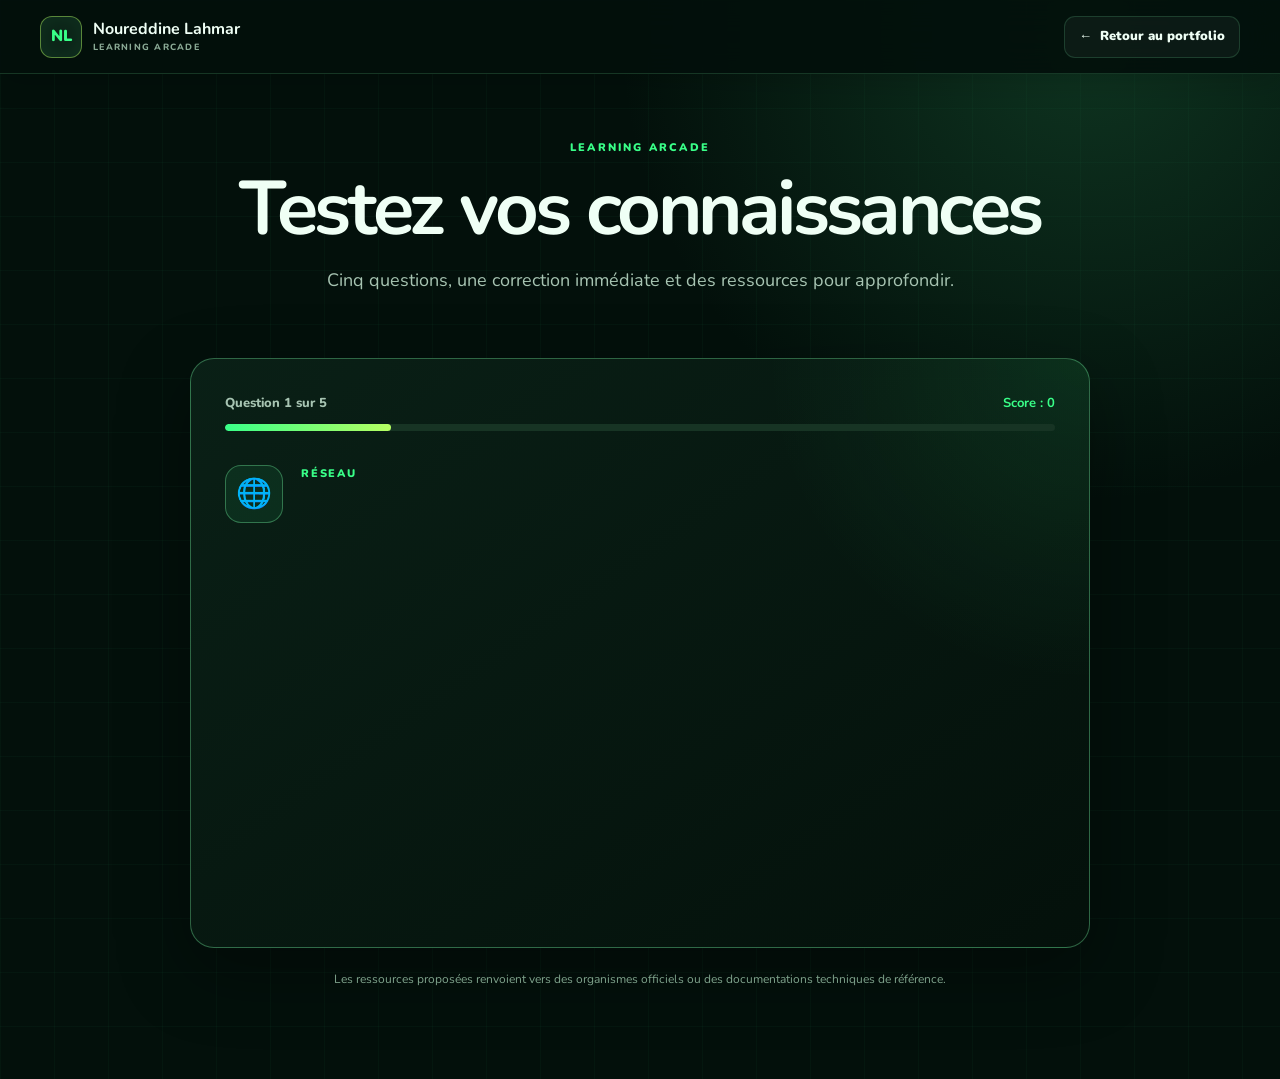
==== quiz.html @ fa52ec80 "Add files via upload" ====
<!doctype html>
<html lang="fr">
<head>
  <meta charset="utf-8">
  <meta name="viewport" content="width=device-width, initial-scale=1">
  <meta
    name="description"
    content="Mini-QCM pédagogiques sur les réseaux, les systèmes, la cybersécurité, l’intelligence artificielle et le Green IT."
  >
  <meta name="theme-color" content="#03100b">

  <title>Learning Arcade — Noureddine Lahmar</title>

  <link rel="preconnect" href="https://fonts.googleapis.com">
  <link rel="preconnect" href="https://fonts.gstatic.com" crossorigin>
  <link
    rel="stylesheet"
    href="https://fonts.googleapis.com/css2?family=Nunito:wght@400;600;700;800;900&display=swap"
  >
  <link rel="stylesheet" href="styles.css?v=6">
</head>

<body class="quiz-page">
  <a class="skip" href="#quiz-content">Aller au quiz</a>

  <header class="site-header quiz-header">
    <a class="brand" href="index.html#accueil" aria-label="Retour au portfolio">
      <span aria-hidden="true">NL</span>
      <b>
        Noureddine Lahmar
        <small>Learning Arcade</small>
      </b>
    </a>

    <a class="button secondary back-link" href="index.html#jeux">
      <span aria-hidden="true">←</span>
      Retour au portfolio
    </a>
  </header>

  <main class="quiz-shell shell" id="quiz-content">
    <section class="quiz-intro">
      <p class="eyebrow">Learning Arcade</p>
      <h1 id="quiz-title">Testez vos connaissances</h1>
      <p id="quiz-description">
        Cinq questions, une correction immédiate et des ressources pour approfondir.
      </p>
    </section>

    <nav class="quiz-themes" id="quiz-themes" aria-label="Choisir un thème"></nav>

    <section class="quiz-panel" aria-live="polite">
      <div class="quiz-progress">
        <div>
          <span id="question-counter">Question 1 sur 5</span>
          <strong id="live-score">Score : 0</strong>
        </div>
        <div
          class="progress-track"
          role="progressbar"
          aria-label="Progression du quiz"
          aria-valuemin="0"
          aria-valuemax="5"
          aria-valuenow="1"
          id="progress-track"
        >
          <i id="progress-bar"></i>
        </div>
      </div>

      <div id="question-view">
        <div class="question-heading">
          <span class="question-icon" id="question-icon" aria-hidden="true">🌐</span>
          <div>
            <p class="question-category" id="question-category">Réseau</p>
            <h2 id="question-text"></h2>
          </div>
        </div>

        <div
          class="answer-list"
          id="answer-list"
          role="group"
          aria-labelledby="question-text"
        ></div>

        <div class="answer-feedback" id="answer-feedback" hidden>
          <div class="feedback-status">
            <span id="feedback-icon" aria-hidden="true"></span>
            <strong id="feedback-title"></strong>
          </div>
          <p id="feedback-explanation"></p>

          <div class="feedback-actions">
            <a
              class="button source-button"
              id="source-link"
              href="#"
              target="_blank"
              rel="noopener noreferrer"
            >
              En savoir plus
              <span aria-hidden="true">↗</span>
            </a>

            <button class="button primary" id="next-question" type="button">
              Question suivante
              <span aria-hidden="true">→</span>
            </button>
          </div>
        </div>
      </div>

      <div class="quiz-result" id="quiz-result" hidden>
        <span class="result-icon" id="result-icon" aria-hidden="true">🏆</span>
        <p class="eyebrow">Quiz terminé</p>
        <h2 id="result-title"></h2>
        <p id="result-message"></p>
        <div class="result-score">
          <strong id="final-score">0/5</strong>
          <span>bonnes réponses</span>
        </div>

        <div class="result-actions">
          <button class="button primary" id="restart-quiz" type="button">
            Recommencer ce quiz
          </button>
          <a class="button secondary" href="index.html#jeux">
            Choisir depuis le portfolio
          </a>
        </div>
      </div>
    </section>

    <p class="quiz-note">
      Les ressources proposées renvoient vers des organismes officiels ou des
      documentations techniques de référence.
    </p>
  </main>

  <noscript>
    <p class="noscript-message">
      JavaScript doit être activé pour utiliser ces mini-QCM.
    </p>
  </noscript>

  <script src="scripts/quiz.js?v=1"></script>
</body>
</html>
---- styles.css ----
:root {
  --bg: #03100b;
  --bg-soft: #06170f;
  --panel: #0a2117;
  --panel-strong: #0c2a1c;
  --text: #effff5;
  --muted: #a7c4b2;
  --green: #39ff88;
  --green-dark: #14c965;
  --lime: #b6ff62;
  --line: rgb(123 255 171 / 16%);
  --line-strong: rgb(123 255 171 / 34%);
  --shadow: 0 24px 70px rgb(0 0 0 / 35%);
  --radius-sm: 12px;
  --radius-md: 18px;
  --radius-lg: 24px;
  --max: 1200px;
}

*,
*::before,
*::after {
  box-sizing: border-box;
}

html {
  scroll-behavior: smooth;
  scroll-padding-top: 88px;
}

body {
  min-width: 320px;
  margin: 0;
  color: var(--text);
  background:
    radial-gradient(circle at 85% 3%, rgb(36 121 73 / 35%), transparent 31%),
    linear-gradient(rgb(57 255 136 / 3%) 1px, transparent 1px),
    linear-gradient(90deg, rgb(57 255 136 / 3%) 1px, transparent 1px),
    var(--bg);
  background-size: auto, 54px 54px, 54px 54px, auto;
  font-family: "Nunito", Arial, sans-serif;
  line-height: 1.65;
  text-rendering: optimizeLegibility;
}

body.locked {
  overflow: hidden;
}

img {
  max-width: 100%;
}

a {
  color: inherit;
}

button,
input,
textarea {
  font: inherit;
}

button,
a {
  -webkit-tap-highlight-color: transparent;
}

:focus-visible {
  outline: 3px solid var(--lime);
  outline-offset: 4px;
}

.shell {
  width: min(calc(100% - 32px), var(--max));
  margin-inline: auto;
}

.skip {
  position: fixed;
  z-index: 100;
  top: 10px;
  left: 10px;
  padding: 9px 13px;
  border-radius: 8px;
  color: #02130a;
  background: var(--green);
  font-weight: 900;
  text-decoration: none;
  transform: translateY(-160%);
  transition: transform 0.2s ease;
}

.skip:focus {
  transform: none;
}

/* Navigation */

.site-header {
  position: sticky;
  z-index: 40;
  top: 0;
  display: flex;
  align-items: center;
  justify-content: space-between;
  min-height: 74px;
  padding-inline: max(20px, calc((100vw - var(--max)) / 2));
  border-bottom: 1px solid var(--line);
  background: rgb(3 16 11 / 92%);
  box-shadow: 0 8px 30px rgb(0 0 0 / 16%);
  backdrop-filter: blur(18px);
}

.brand {
  display: flex;
  align-items: center;
  gap: 11px;
  text-decoration: none;
}

.brand > span {
  display: grid;
  width: 42px;
  height: 42px;
  border: 1px solid rgb(182 255 98 / 45%);
  border-radius: 12px;
  color: var(--green);
  background: #0d2519;
  box-shadow: inset 0 0 18px rgb(57 255 136 / 6%);
  font-weight: 900;
  place-items: center;
}

.brand b,
.brand small {
  display: block;
}

.brand b {
  line-height: 1.25;
}

.brand small {
  margin-top: 3px;
  color: #8bab96;
  font-size: 9px;
  font-weight: 800;
  letter-spacing: 0.14em;
  text-transform: uppercase;
}

.site-header nav {
  display: flex;
  align-items: center;
  gap: 22px;
}

.site-header nav a {
  position: relative;
  color: var(--muted);
  font-size: 13px;
  font-weight: 900;
  text-decoration: none;
  transition: color 0.2s ease;
}

.site-header nav a::after {
  position: absolute;
  right: 0;
  bottom: -7px;
  left: 0;
  height: 2px;
  border-radius: 999px;
  background: var(--green);
  content: "";
  transform: scaleX(0);
  transition: transform 0.2s ease;
}

.site-header nav a:hover {
  color: var(--green);
}

.site-header nav a:hover::after {
  transform: scaleX(1);
}

.menu {
  display: none;
  width: 44px;
  height: 44px;
  border: 1px solid var(--line);
  border-radius: 12px;
  color: var(--text);
  background: rgb(255 255 255 / 4%);
  font-size: 25px;
  cursor: pointer;
}

/* Éléments communs */

.eyebrow {
  margin: 0;
  color: var(--green);
  font-size: 11px;
  font-weight: 900;
  letter-spacing: 0.2em;
  text-transform: uppercase;
}

.section {
  padding-block: 100px;
}

.intro {
  max-width: 820px;
  margin-bottom: 44px;
}

.intro h2,
.contact h2,
.green-layout h2 {
  margin: 10px 0 18px;
  font-size: clamp(37px, 5vw, 62px);
  line-height: 1.06;
  letter-spacing: -0.037em;
}

.intro > p:last-child,
.lead-left {
  color: var(--muted);
  font-size: 18px;
}

.actions {
  display: flex;
  flex-wrap: wrap;
  gap: 12px;
  margin: 30px 0;
}

.hero .actions,
.center {
  justify-content: center;
}

.button {
  display: inline-flex;
  align-items: center;
  justify-content: center;
  gap: 8px;
  min-height: 48px;
  padding: 12px 18px;
  border: 1px solid var(--line);
  border-radius: 11px;
  font-weight: 900;
  line-height: 1.2;
  text-decoration: none;
  cursor: pointer;
  transition:
    border-color 0.2s ease,
    box-shadow 0.2s ease,
    color 0.2s ease,
    transform 0.2s ease;
}

.button:hover {
  transform: translateY(-2px);
}

.primary {
  border-color: transparent;
  color: #031109;
  background: linear-gradient(135deg, #23d96f, #8eea49);
  box-shadow: 0 10px 28px rgb(35 217 111 / 18%);
}

.primary:hover {
  box-shadow: 0 14px 34px rgb(35 217 111 / 30%);
}

.secondary {
  color: var(--text);
  background: rgb(255 255 255 / 4%);
}

.secondary:hover {
  border-color: var(--line-strong);
  color: var(--green);
  background: rgb(57 255 136 / 7%);
}

.danger {
  border-color: #ff717155;
  color: #ff9c9c;
  background: #ff505018;
}

.button-icon {
  width: 19px;
  height: 19px;
  fill: currentColor;
  flex: 0 0 auto;
}

/* Accueil */

.hero {
  display: flex;
  flex-direction: column;
  gap: 38px;
  padding-block: 34px 58px;
}

.hero-copy {
  width: min(100%, 920px);
  margin-inline: auto;
  text-align: center;
}

.status {
  display: inline-flex;
  align-items: center;
  gap: 8px;
  margin-bottom: 18px;
  padding: 6px 11px;
  border: 1px solid var(--line);
  border-radius: 999px;
  color: #b9d8c4;
  background: rgb(255 255 255 / 2%);
  font-size: 12px;
}

.status i {
  width: 8px;
  height: 8px;
  border-radius: 50%;
  background: var(--green);
  box-shadow: 0 0 12px var(--green);
  animation: status-pulse 2s infinite;
}

@keyframes status-pulse {
  50% {
    box-shadow: 0 0 4px var(--green);
    opacity: 0.72;
  }
}

h1 {
  max-width: 900px;
  margin: 14px auto 24px;
  font-size: clamp(47px, 6vw, 78px);
  line-height: 1.01;
  letter-spacing: -0.047em;
}

.hero h1 em {
  color: transparent;
  background: linear-gradient(90deg, var(--green), var(--lime));
  background-clip: text;
  font-style: normal;
  -webkit-background-clip: text;
}

.lead {
  max-width: 760px;
  margin-inline: auto;
  color: var(--muted);
  font-size: 19px;
}

.metrics {
  display: grid;
  grid-template-columns: repeat(3, 1fr);
  gap: 10px;
  margin-top: 8px;
  text-align: left;
}

.metrics div {
  min-height: 90px;
  padding: 15px;
  border-left: 2px solid var(--green);
  border-radius: 0 12px 12px 0;
  background: linear-gradient(90deg, rgb(57 255 136 / 7%), transparent);
}

.metrics strong,
.metrics span {
  display: block;
}

.metrics strong {
  margin-bottom: 4px;
}

.metrics span {
  color: var(--muted);
  font-size: 11px;
  line-height: 1.5;
}

.banner {
  order: -1;
  overflow: hidden;
  border: 1px solid #39ff8838;
  border-radius: 22px;
  background: var(--panel);
  box-shadow: var(--shadow);
}

.banner img {
  display: block;
  width: 100%;
  height: auto;
}

/* Compétences et projets */

.skill-grid,
.project-grid {
  display: grid;
  grid-template-columns: repeat(3, minmax(0, 1fr));
  gap: 14px;
}

.skill-card {
  min-height: 230px;
  padding: 26px;
  border: 1px solid var(--line);
  border-radius: var(--radius-md);
  background: linear-gradient(145deg, #0b291be0, #05170fe0);
  transition:
    border-color 0.2s ease,
    transform 0.2s ease;
}

.skill-card:hover,
.project-card:hover {
  border-color: var(--line-strong);
  transform: translateY(-4px);
}

.skill-card > span,
.project-content small {
  color: var(--green);
  font-weight: 900;
}

.skill-card p,
.project-content p,
.engineering-card p {
  color: var(--muted);
}

.project-card {
  overflow: hidden;
  border: 1px solid var(--line);
  border-radius: 20px;
  background: var(--panel);
  box-shadow: 0 18px 44px rgb(0 0 0 / 12%);
  transition:
    border-color 0.2s ease,
    transform 0.2s ease;
}

.project-content {
  padding: 21px;
}

.project-content h3,
.engineering-body h3 {
  margin: 4px 0 8px;
  font-size: 23px;
  line-height: 1.2;
}

/* Ingénierie pédagogique */

.engineering-zone {
  border-block: 1px solid var(--line);
  background: #061a11bf;
}

.engineering-grid {
  display: grid;
  grid-template-columns: repeat(6, minmax(0, 1fr));
  gap: 14px;
}

.engineering-card {
  overflow: hidden;
  grid-column: span 2;
  border: 1px solid var(--line);
  border-radius: var(--radius-md);
  background: #04110bb3;
  transition:
    border-color 0.2s ease,
    transform 0.2s ease;
}

.engineering-card:hover {
  border-color: var(--line-strong);
  transform: translateY(-4px);
}

.engineering-card:nth-child(-n + 2) {
  grid-column: span 3;
}

.media {
  position: relative;
  display: block;
  width: 100%;
  padding: 0;
  overflow: hidden;
  border: 0;
  background: #06140d;
  cursor: pointer;
}

.media img {
  display: block;
  width: 100%;
  aspect-ratio: 16 / 9;
  object-fit: cover;
  transition: transform 0.35s ease;
}

.engineering-card:hover .media img,
.project-card:hover .media img {
  transform: scale(1.025);
}

.media > span {
  position: absolute;
  right: 10px;
  bottom: 10px;
  padding: 4px 8px;
  border: 1px solid var(--line);
  border-radius: 999px;
  color: var(--green);
  background: #03100be8;
  font-size: 11px;
}

.engineering-body {
  display: flex;
  gap: 18px;
  padding: 22px;
}

.icon {
  font-size: 30px;
}

.tags {
  display: flex;
  flex-wrap: wrap;
  gap: 7px;
}

.tags span {
  padding: 5px 9px;
  border: 1px solid var(--line);
  border-radius: 999px;
  color: #bddbc8;
  font-size: 11px;
}

.text-button {
  margin-top: 17px;
  padding: 0;
  border: 0;
  color: var(--green);
  background: none;
  font-weight: 900;
  cursor: pointer;
}

/* Green IT */

.green-zone {
  border-block: 1px solid #b6ff622e;
  background:
    radial-gradient(circle at 15% 20%, #3f99383a, transparent 30%),
    #06160d;
}

.green-layout {
  display: grid;
  grid-template-columns: 1.1fr 0.9fr;
  align-items: center;
  gap: 60px;
}

.green-score {
  padding: 26px;
  border: 1px solid #b6ff6240;
  border-radius: var(--radius-md);
  background: #031009bf;
  box-shadow: 0 18px 50px rgb(0 0 0 / 20%);
}

.green-score > span,
.green-score > strong {
  display: block;
  text-transform: uppercase;
}

.green-score > span {
  color: var(--muted);
  font-size: 12px;
  font-weight: 900;
  letter-spacing: 0.14em;
}

.green-score > strong {
  color: var(--lime);
  font-size: 36px;
}

.green-score > div {
  height: 8px;
  margin: 15px 0;
  overflow: hidden;
  border-radius: 999px;
  background: #132c1c;
}

.green-score i {
  display: block;
  width: 88%;
  height: 100%;
  border-radius: inherit;
  background: linear-gradient(90deg, var(--green), var(--lime));
}

.green-score small {
  color: var(--muted);
}

.eco-grid {
  display: grid;
  grid-template-columns: repeat(4, minmax(0, 1fr));
  gap: 14px;
  margin-top: 42px;
}

.eco-grid article {
  padding: 22px;
  border: 1px solid var(--line);
  border-radius: 16px;
  background: #05190fbf;
}

.eco-grid article > span {
  color: var(--lime);
  font-size: 27px;
}

.eco-grid h3 {
  line-height: 1.25;
}

.eco-grid p {
  color: var(--muted);
  font-size: 14px;
}

/* Learning Arcade */

.games-head {
  display: flex;
  max-width: none;
  align-items: end;
  justify-content: space-between;
  gap: 40px;
}

.games-head > div:last-child {
  max-width: 430px;
  color: var(--muted);
}

.game-grid {
  display: grid;
  grid-template-columns: repeat(5, minmax(0, 1fr));
  gap: 12px;
}

.game-card {
  display: flex;
  min-height: 240px;
  padding: 20px;
  border: 1px solid #39ff884d;
  border-radius: 17px;
  background: linear-gradient(160deg, #0d301f, #06140d);
  flex-direction: column;
  text-decoration: none;
  transition:
    border-color 0.2s ease,
    box-shadow 0.2s ease,
    transform 0.2s ease;
}

.game-card:hover {
  border-color: var(--green);
  box-shadow: 0 18px 45px rgb(0 0 0 / 25%);
  transform: translateY(-5px);
}

.game-card > span {
  display: block;
  margin-bottom: 35px;
  font-size: 38px;
}

.game-card small,
.game-card b {
  color: var(--green);
  font-size: 11px;
  text-transform: uppercase;
}

.game-card h3 {
  margin: 10px 0;
  font-size: 25px;
}

.game-card b {
  margin-top: auto;
}

.custom > img {
  width: 100%;
  max-height: 500px;
  border-radius: 20px;
  object-fit: cover;
}

/* Contact */

.contact {
  position: relative;
  overflow: hidden;
  margin-block: 80px;
  padding: 65px 28px;
  border: 1px solid var(--line);
  border-radius: var(--radius-lg);
  background:
    radial-gradient(circle at 50% 100%, #39ff8829, transparent 55%),
    var(--panel);
  box-shadow: var(--shadow);
  text-align: center;
}

.contact::before {
  position: absolute;
  top: -110px;
  left: 50%;
  width: 300px;
  height: 220px;
  border-radius: 50%;
  background: rgb(57 255 136 / 9%);
  filter: blur(55px);
  content: "";
  pointer-events: none;
  transform: translateX(-50%);
}

.contact > * {
  position: relative;
}

.contact h2 {
  max-width: 900px;
  margin-inline: auto;
}

.contact .actions {
  display: grid;
  grid-template-columns: repeat(3, minmax(185px, 220px));
  align-items: stretch;
  justify-content: center;
  gap: 14px;
  margin-top: 32px;
}

.contact .button {
  width: 100%;
  min-height: 58px;
  padding-inline: 20px;
  white-space: nowrap;
}

.contact .phone-button {
  border-color: rgb(182 255 98 / 65%);
  color: #031109;
  background: linear-gradient(135deg, var(--lime), var(--green));
  box-shadow:
    0 0 0 4px rgb(57 255 136 / 8%),
    0 13px 34px rgb(57 255 136 / 28%);
  font-size: 15px;
  letter-spacing: 0.01em;
}

.contact .phone-button:hover {
  color: #031109;
  background: linear-gradient(135deg, #c9ff83, #55ff98);
  box-shadow:
    0 0 0 5px rgb(57 255 136 / 13%),
    0 17px 40px rgb(57 255 136 / 38%);
}

.contact .phone-button .button-icon {
  width: 21px;
  height: 21px;
}

/* Pied de page */

footer {
  display: flex;
  justify-content: space-between;
  gap: 24px;
  padding-block: 28px 42px;
  border-top: 1px solid var(--line);
  color: var(--muted);
  font-size: 12px;
}

footer > div {
  display: flex;
  gap: 14px;
}

footer a {
  text-underline-offset: 3px;
}

/* Fenêtre modale */

.modal-backdrop {
  position: fixed;
  z-index: 70;
  inset: 0;
  display: grid;
  overflow: auto;
  padding: 25px 16px;
  background: #000804f0;
  place-items: center;
}

.modal-backdrop[hidden] {
  display: none;
}

.modal {
  position: relative;
  width: min(880px, 100%);
  margin: auto;
  padding: 36px;
  border: 1px solid #39ff883d;
  border-radius: 22px;
  background: #071b12;
  box-shadow: var(--shadow);
}

.close {
  position: absolute;
  z-index: 2;
  top: 12px;
  right: 15px;
  width: 39px;
  height: 39px;
  border: 1px solid var(--line);
  border-radius: 50%;
  color: var(--text);
  background: #071b12;
  font-size: 25px;
  cursor: pointer;
}

.gallery {
  display: grid;
  grid-template-columns: repeat(2, minmax(0, 1fr));
  gap: 12px;
  margin-bottom: 25px;
}

.gallery a:only-child {
  grid-column: 1 / -1;
}

.gallery img {
  display: block;
  width: 100%;
  aspect-ratio: 16 / 10;
  border-radius: 14px;
  object-fit: cover;
}

.modal h2 {
  font-size: clamp(34px, 5vw, 54px);
  line-height: 1.06;
}

.modal > p {
  color: var(--muted);
}

.modal-link {
  margin-top: 25px;
}

/* Administration */

.admin-shell {
  width: min(calc(100% - 32px), 1200px);
  margin: auto;
  padding-block: 55px;
}

.admin-heading {
  display: flex;
  align-items: end;
  justify-content: space-between;
  gap: 30px;
}

.admin-heading h1 {
  margin: 5px 0;
}

.tabs {
  display: flex;
  gap: 8px;
  margin: 30px 0;
  padding: 6px;
  border: 1px solid var(--line);
  border-radius: 14px;
  background: #06150e;
}

.tabs button {
  padding: 10px 18px;
  border: 0;
  border-radius: 9px;
  color: var(--muted);
  background: none;
  font-weight: 900;
  cursor: pointer;
}

.tabs button.active {
  color: var(--green);
  background: #39ff881f;
}

.admin-panel,
.admin-help {
  padding: 27px;
  border: 1px solid var(--line);
  border-radius: 18px;
  background: #071d12b8;
}

.admin-help {
  margin-top: 25px;
}

.admin-help li {
  margin: 9px 0;
}

.admin-help p {
  color: var(--muted);
}

.panel-head {
  display: flex;
  align-items: center;
  justify-content: space-between;
  gap: 18px;
}

.admin-item {
  display: grid;
  grid-template-columns: 140px 1fr auto;
  align-items: center;
  gap: 20px;
  margin-top: 12px;
  padding: 14px;
  border: 1px solid var(--line);
  border-radius: 14px;
  background: #06150e;
}

.thumb {
  display: grid;
  overflow: hidden;
  height: 90px;
  border-radius: 10px;
  background: #0b2b1c;
  place-items: center;
}

.thumb img {
  width: 100%;
  height: 100%;
  object-fit: cover;
}

.admin-item h3 {
  margin: 3px 0;
}

.admin-item p {
  margin: 3px 0;
  color: var(--muted);
  font-size: 13px;
}

.admin-item small {
  color: var(--green);
}

.admin-item b {
  display: inline-block;
  margin-top: 6px;
  padding: 3px 8px;
  border-radius: 999px;
  color: #bbb;
  background: #303a34;
  font-size: 10px;
}

.admin-item b.online {
  color: var(--green);
  background: #39ff8824;
}

.item-actions {
  display: flex;
  gap: 8px;
}

.editor label {
  display: grid;
  gap: 6px;
  margin-bottom: 14px;
}

.form-row {
  display: grid;
  grid-template-columns: 1fr 1fr;
  gap: 12px;
}

input,
textarea {
  width: 100%;
  padding: 11px;
  border: 1px solid var(--line);
  border-radius: 9px;
  color: var(--text);
  background: #03120b;
}

.check {
  display: flex !important;
  grid-template-columns: auto 1fr;
  align-items: center;
}

.check input {
  width: 18px;
}

.empty {
  color: var(--muted);
  text-align: center;
}

/* Responsive */

@media (max-width: 1000px) {
  .skill-grid,
  .project-grid {
    grid-template-columns: repeat(2, minmax(0, 1fr));
  }

  .engineering-grid {
    grid-template-columns: 1fr 1fr;
  }

  .engineering-card {
    grid-column: span 1 !important;
  }

  .game-grid {
    grid-template-columns: repeat(3, minmax(0, 1fr));
  }

  .eco-grid {
    grid-template-columns: repeat(2, minmax(0, 1fr));
  }
}

@media (max-width: 760px) {
  .site-header {
    padding-inline: 16px;
  }

  .brand small {
    display: none;
  }

  .menu {
    display: grid;
    place-items: center;
  }

  .site-header nav {
    position: absolute;
    top: 74px;
    right: 0;
    left: 0;
    display: none;
    align-items: stretch;
    gap: 4px;
    padding: 12px 16px 18px;
    border-bottom: 1px solid var(--line);
    background: #03120bf5;
    box-shadow: 0 22px 40px rgb(0 0 0 / 28%);
  }

  .site-header nav.open {
    display: flex;
    flex-direction: column;
  }

  .site-header nav a {
    padding: 11px 8px;
    border-radius: 8px;
  }

  .site-header nav a:hover {
    background: rgb(57 255 136 / 7%);
  }

  .site-header nav a::after {
    display: none;
  }

  .metrics,
  .skill-grid,
  .project-grid,
  .engineering-grid,
  .form-row {
    grid-template-columns: 1fr;
  }

  .game-grid {
    grid-template-columns: 1fr 1fr;
  }

  .green-layout,
  .games-head,
  .admin-heading {
    display: block;
  }

  .green-score {
    margin-top: 34px;
  }

  .eco-grid {
    grid-template-columns: 1fr;
  }

  .section {
    padding-block: 75px;
  }

  .contact {
    margin-block: 55px;
    padding: 52px 22px;
  }

  .contact .actions {
    grid-template-columns: 1fr;
    width: min(100%, 360px);
    margin-inline: auto;
  }

  .contact .button {
    width: 100%;
  }

  .admin-item {
    grid-template-columns: 90px 1fr;
  }

  .item-actions {
    grid-column: 1 / -1;
  }

  .gallery {
    grid-template-columns: 1fr;
  }

  footer {
    display: block;
  }

  footer > div + div {
    margin-top: 10px;
  }
}

@media (max-width: 480px) {
  h1 {
    font-size: 42px;
  }

  .hero {
    padding-top: 22px;
  }

  .status {
    align-items: flex-start;
    border-radius: 13px;
    text-align: left;
  }

  .status i {
    margin-top: 6px;
    flex: 0 0 auto;
  }

  .game-grid {
    grid-template-columns: 1fr;
  }

  .game-card {
    min-height: 205px;
  }

  .modal {
    padding: 30px 20px 24px;
  }
}

@media (prefers-reduced-motion: reduce) {
  html {
    scroll-behavior: auto;
  }

  *,
  *::before,
  *::after {
    animation-duration: 0.01ms !important;
    animation-iteration-count: 1 !important;
    scroll-behavior: auto !important;
    transition-duration: 0.01ms !important;
  }
}

/* Learning Arcade — page des QCM */

.quiz-page {
  min-height: 100vh;
}

.quiz-header {
  position: relative;
}

.back-link {
  min-height: 42px;
  padding: 9px 14px;
  font-size: 13px;
}

.quiz-shell {
  padding-block: 65px 90px;
}

.quiz-intro {
  max-width: 840px;
  margin-inline: auto;
  text-align: center;
}

.quiz-intro h1 {
  margin-bottom: 18px;
  font-size: clamp(44px, 7vw, 76px);
}

.quiz-intro > p:last-child {
  max-width: 680px;
  margin-inline: auto;
  color: var(--muted);
  font-size: 18px;
}

.quiz-themes {
  display: grid;
  grid-template-columns: repeat(5, minmax(0, 1fr));
  gap: 10px;
  max-width: 950px;
  margin: 38px auto 24px;
}

.quiz-theme-link {
  display: flex;
  min-height: 70px;
  padding: 12px 14px;
  border: 1px solid var(--line);
  border-radius: 14px;
  align-items: center;
  justify-content: center;
  gap: 9px;
  color: var(--muted);
  background: rgb(255 255 255 / 3%);
  text-decoration: none;
  transition:
    border-color 0.2s ease,
    color 0.2s ease,
    transform 0.2s ease;
}

.quiz-theme-link:hover {
  border-color: var(--line-strong);
  color: var(--text);
  transform: translateY(-2px);
}

.quiz-theme-link.active {
  border-color: var(--green);
  color: #031109;
  background: linear-gradient(135deg, var(--green), var(--lime));
  box-shadow: 0 10px 30px rgb(57 255 136 / 18%);
}

.quiz-theme-link > span {
  font-size: 22px;
}

.quiz-panel {
  width: min(100%, 900px);
  min-height: 590px;
  margin-inline: auto;
  padding: 34px;
  border: 1px solid var(--line-strong);
  border-radius: 24px;
  background:
    radial-gradient(circle at 100% 0, rgb(57 255 136 / 10%), transparent 30%),
    linear-gradient(145deg, rgb(10 33 23 / 96%), rgb(4 17 11 / 96%));
  box-shadow: var(--shadow);
}

.quiz-progress > div:first-child {
  display: flex;
  justify-content: space-between;
  gap: 20px;
  color: var(--muted);
  font-size: 13px;
  font-weight: 800;
}

.quiz-progress strong {
  color: var(--green);
}

.progress-track {
  height: 7px;
  margin: 10px 0 34px;
  overflow: hidden;
  border-radius: 999px;
  background: #173424;
}

.progress-track i {
  display: block;
  width: 20%;
  height: 100%;
  border-radius: inherit;
  background: linear-gradient(90deg, var(--green), var(--lime));
  transition: width 0.3s ease;
}

.question-heading {
  display: grid;
  grid-template-columns: auto 1fr;
  align-items: start;
  gap: 18px;
}

.question-icon {
  display: grid;
  width: 58px;
  height: 58px;
  border: 1px solid var(--line-strong);
  border-radius: 16px;
  background: rgb(57 255 136 / 8%);
  font-size: 29px;
  place-items: center;
}

.question-category {
  margin: 0 0 5px;
  color: var(--green);
  font-size: 11px;
  font-weight: 900;
  letter-spacing: 0.16em;
  text-transform: uppercase;
}

.question-heading h2 {
  margin: 0;
  font-size: clamp(25px, 4vw, 36px);
  line-height: 1.2;
}

.answer-list {
  display: grid;
  gap: 12px;
  margin-top: 30px;
}

.answer-button {
  display: grid;
  grid-template-columns: 42px 1fr;
  width: 100%;
  min-height: 66px;
  padding: 10px 16px;
  border: 1px solid var(--line);
  border-radius: 14px;
  align-items: center;
  gap: 14px;
  color: var(--text);
  background: rgb(255 255 255 / 3%);
  font-weight: 800;
  text-align: left;
  cursor: pointer;
  transition:
    border-color 0.2s ease,
    background 0.2s ease,
    transform 0.2s ease;
}

.answer-button:hover:not(:disabled) {
  border-color: var(--green);
  background: rgb(57 255 136 / 8%);
  transform: translateX(3px);
}

.answer-button:disabled {
  color: var(--text);
  cursor: default;
  opacity: 0.72;
}

.answer-marker {
  display: grid;
  width: 38px;
  height: 38px;
  border: 1px solid var(--line-strong);
  border-radius: 10px;
  color: var(--green);
  background: #061a11;
  place-items: center;
}

.answer-button.correct {
  border-color: #39ff88a6;
  background: rgb(57 255 136 / 12%);
  opacity: 1;
}

.answer-button.correct .answer-marker {
  color: #031109;
  background: var(--green);
}

.answer-button.incorrect {
  border-color: #ff74748c;
  background: rgb(255 80 80 / 10%);
  opacity: 1;
}

.answer-button.incorrect .answer-marker {
  border-color: #ff7474;
  color: #fff;
  background: #a62929;
}

.answer-feedback {
  margin-top: 22px;
  padding: 22px;
  border: 1px solid var(--line);
  border-radius: 16px;
  background: rgb(0 0 0 / 18%);
}

.answer-feedback.correct {
  border-color: rgb(57 255 136 / 40%);
}

.answer-feedback.incorrect {
  border-color: rgb(255 116 116 / 38%);
}

.feedback-status {
  display: flex;
  align-items: center;
  gap: 10px;
}

.feedback-status > span {
  display: grid;
  width: 28px;
  height: 28px;
  border-radius: 50%;
  color: #031109;
  background: var(--green);
  font-weight: 900;
  place-items: center;
}

.answer-feedback.incorrect .feedback-status > span {
  color: #fff;
  background: #d34141;
}

.answer-feedback > p {
  margin: 12px 0 0;
  color: var(--muted);
}

.feedback-actions,
.result-actions {
  display: flex;
  flex-wrap: wrap;
  gap: 10px;
  margin-top: 20px;
}

.source-button {
  color: var(--green);
  background: rgb(57 255 136 / 7%);
}

.source-button:hover {
  border-color: var(--green);
}

.feedback-actions .primary {
  margin-left: auto;
}

.quiz-result {
  min-height: 500px;
  padding: 55px 20px;
  text-align: center;
}

.quiz-result:focus {
  outline: none;
}

.result-icon {
  display: block;
  margin-bottom: 15px;
  font-size: 64px;
}

.quiz-result h2 {
  margin: 10px 0;
  font-size: clamp(38px, 6vw, 62px);
  line-height: 1.1;
}

.quiz-result > p:not(.eyebrow) {
  max-width: 620px;
  margin-inline: auto;
  color: var(--muted);
  font-size: 17px;
}

.result-score {
  display: flex;
  margin: 28px auto;
  align-items: center;
  justify-content: center;
  gap: 12px;
}

.result-score strong {
  color: var(--green);
  font-size: 42px;
}

.result-score span {
  max-width: 100px;
  color: var(--muted);
  font-size: 12px;
  text-align: left;
}

.result-actions {
  justify-content: center;
}

.quiz-note,
.noscript-message {
  max-width: 700px;
  margin: 22px auto 0;
  color: #7fa38c;
  font-size: 12px;
  text-align: center;
}

@media (max-width: 800px) {
  .quiz-themes {
    grid-template-columns: repeat(5, minmax(74px, 1fr));
    overflow-x: auto;
    padding-bottom: 6px;
  }

  .quiz-theme-link {
    min-width: 92px;
    flex-direction: column;
    gap: 3px;
    font-size: 11px;
  }
}

@media (max-width: 620px) {
  .quiz-header .brand small {
    display: none;
  }

  .back-link {
    min-height: 40px;
    padding: 8px 11px;
    font-size: 11px;
  }

  .quiz-shell {
    padding-block: 42px 65px;
  }

  .quiz-intro h1 {
    font-size: 42px;
  }

  .quiz-intro > p:last-child {
    font-size: 16px;
  }

  .quiz-panel {
    min-height: 0;
    padding: 22px 17px;
    border-radius: 18px;
  }

  .question-heading {
    grid-template-columns: 1fr;
  }

  .question-icon {
    width: 48px;
    height: 48px;
    border-radius: 13px;
    font-size: 24px;
  }

  .question-heading h2 {
    font-size: 25px;
  }

  .answer-button {
    grid-template-columns: 38px 1fr;
    padding-inline: 12px;
  }

  .answer-marker {
    width: 34px;
    height: 34px;
  }

  .feedback-actions {
    align-items: stretch;
    flex-direction: column;
  }

  .feedback-actions .primary {
    margin-left: 0;
  }

  .feedback-actions .button {
    width: 100%;
  }
}

@media (prefers-reduced-motion: reduce) {
  .quiz-theme-link,
  .progress-track i,
  .answer-button {
    transition: none;
  }
}
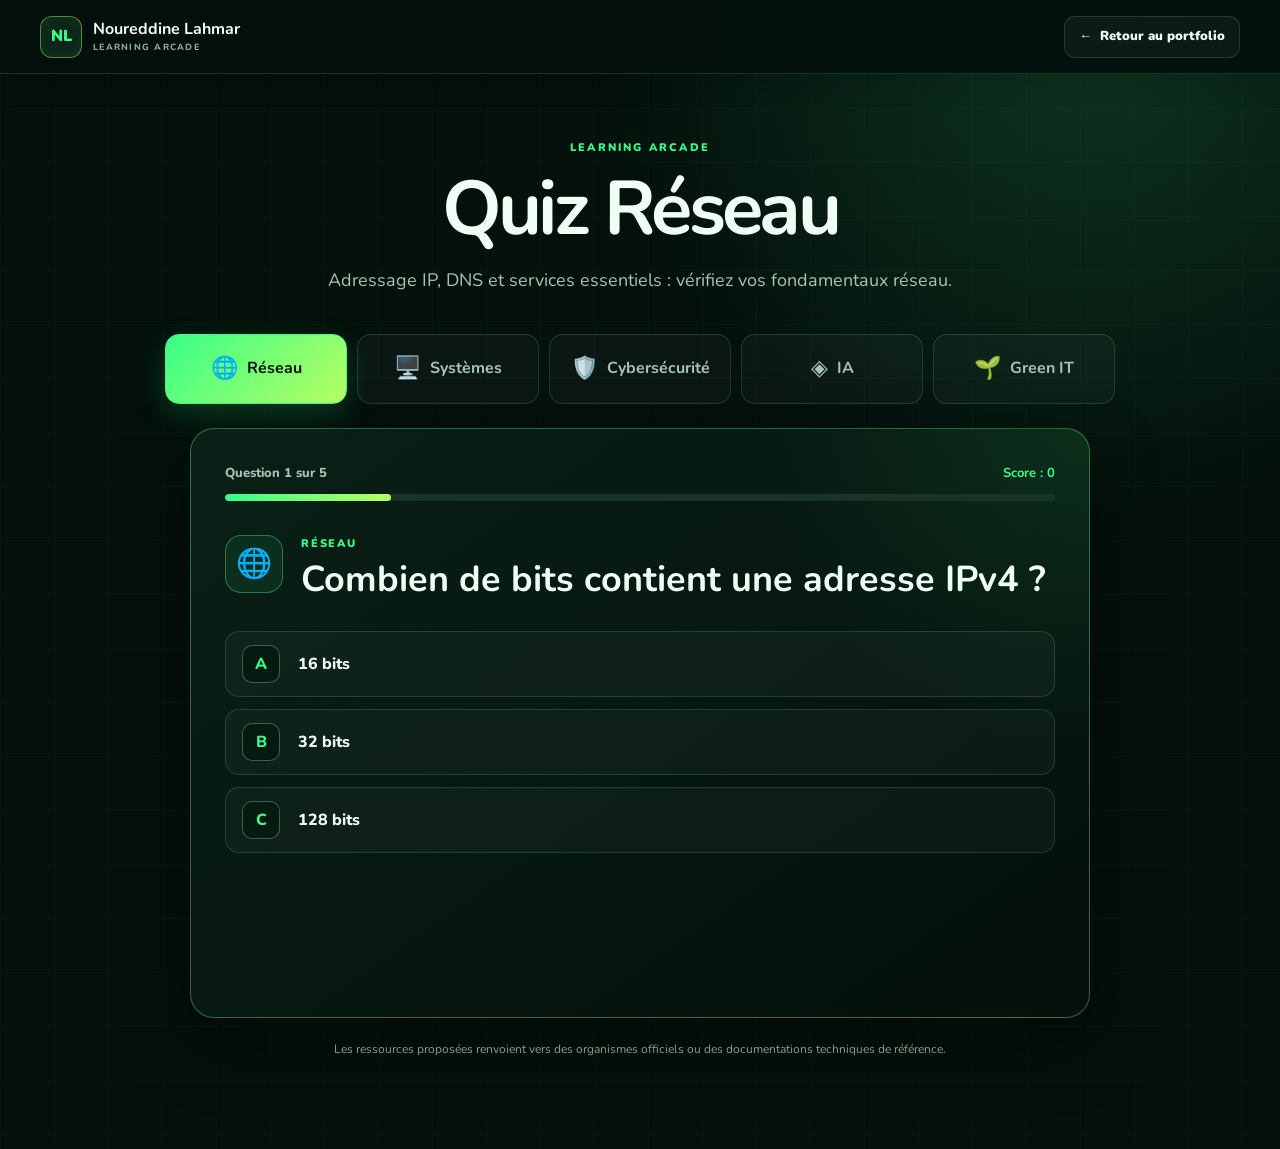
==== commit 3b5968f7: "Update quiz.html" ====
--- a/quiz.html
+++ b/quiz.html
@@ -144,6 +144,6 @@
     </p>
   </noscript>
 
-  <script src="scripts/quiz.js?v=1"></script>
+  <script src="scripts/quiz.js?v=2"></script>
 </body>
 </html>
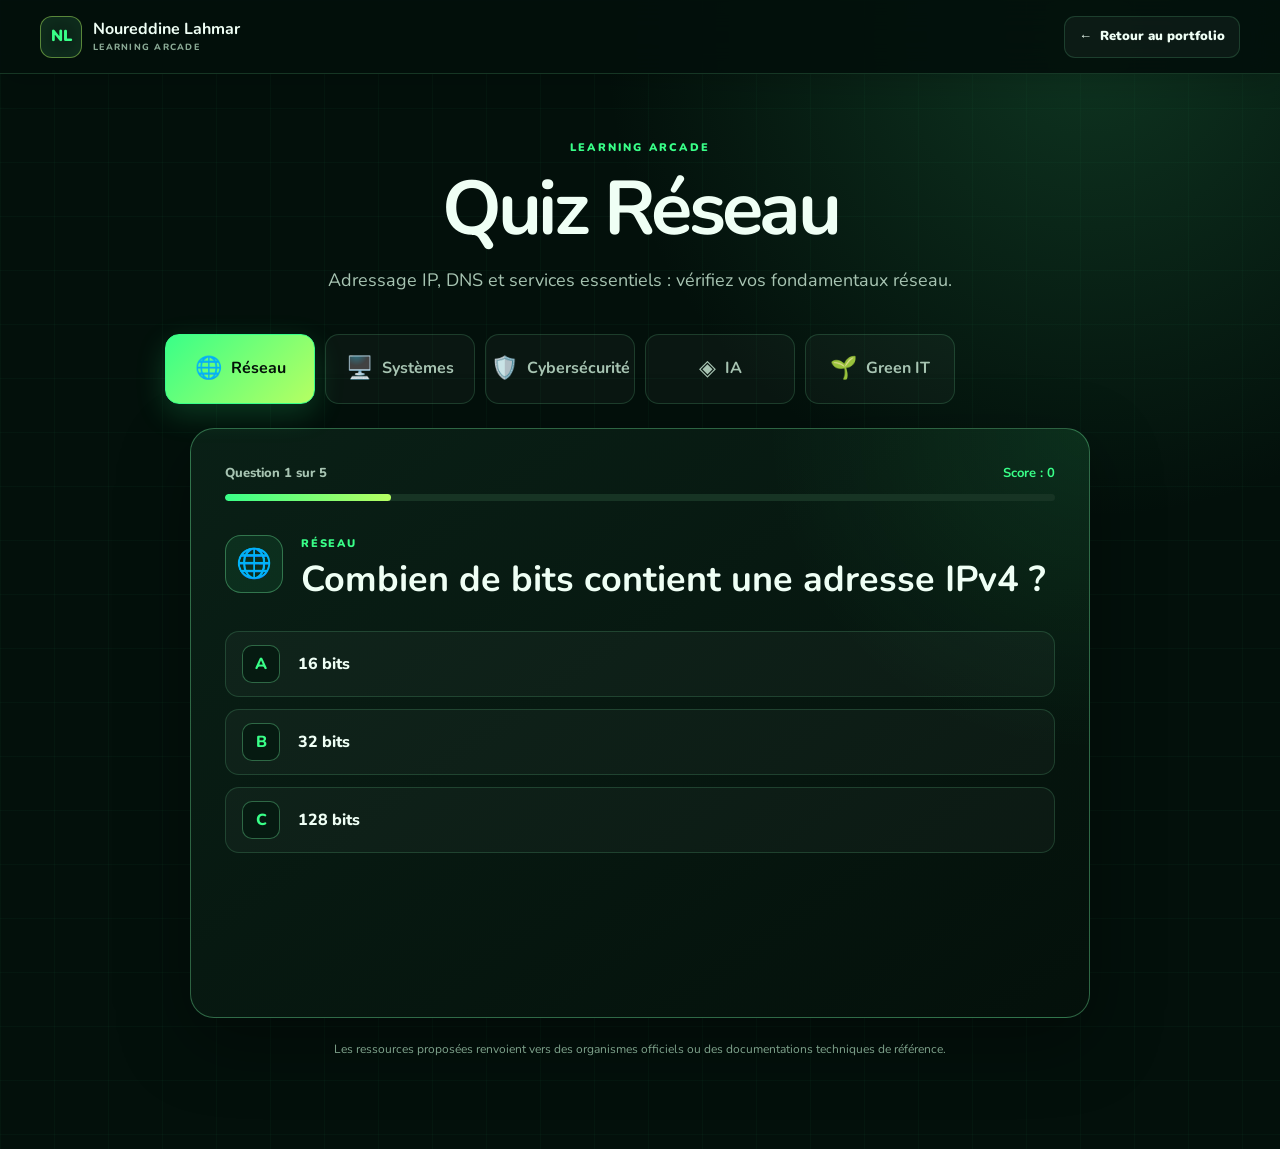
==== commit ad60dd03: "Add files via upload" ====
--- a/quiz.html
+++ b/quiz.html
@@ -17,7 +17,7 @@
     rel="stylesheet"
     href="https://fonts.googleapis.com/css2?family=Nunito:wght@400;600;700;800;900&display=swap"
   >
-  <link rel="stylesheet" href="styles.css?v=6">
+  <link rel="stylesheet" href="styles.css?v=7">
 </head>
 
 <body class="quiz-page">
@@ -144,6 +144,6 @@
     </p>
   </noscript>
 
-  <script src="scripts/quiz.js?v=2"></script>
+  <script src="scripts/quiz.js?v=3"></script>
 </body>
 </html>
--- a/styles.css
+++ b/styles.css
@@ -687,7 +687,7 @@
 
 .game-grid {
   display: grid;
-  grid-template-columns: repeat(5, minmax(0, 1fr));
+  grid-template-columns: repeat(6, minmax(0, 1fr));
   gap: 12px;
 }
 
@@ -1087,6 +1087,12 @@
 
 /* Responsive */
 
+@media (max-width: 1100px) {
+  .game-grid {
+    grid-template-columns: repeat(3, minmax(0, 1fr));
+  }
+}
+
 @media (max-width: 1000px) {
   .skill-grid,
   .project-grid {
@@ -1310,7 +1316,7 @@
 
 .quiz-themes {
   display: grid;
-  grid-template-columns: repeat(5, minmax(0, 1fr));
+  grid-template-columns: repeat(6, minmax(0, 1fr));
   gap: 10px;
   max-width: 950px;
   margin: 38px auto 24px;
@@ -1628,7 +1634,7 @@
 
 @media (max-width: 800px) {
   .quiz-themes {
-    grid-template-columns: repeat(5, minmax(74px, 1fr));
+    grid-template-columns: repeat(6, minmax(74px, 1fr));
     overflow-x: auto;
     padding-bottom: 6px;
   }
